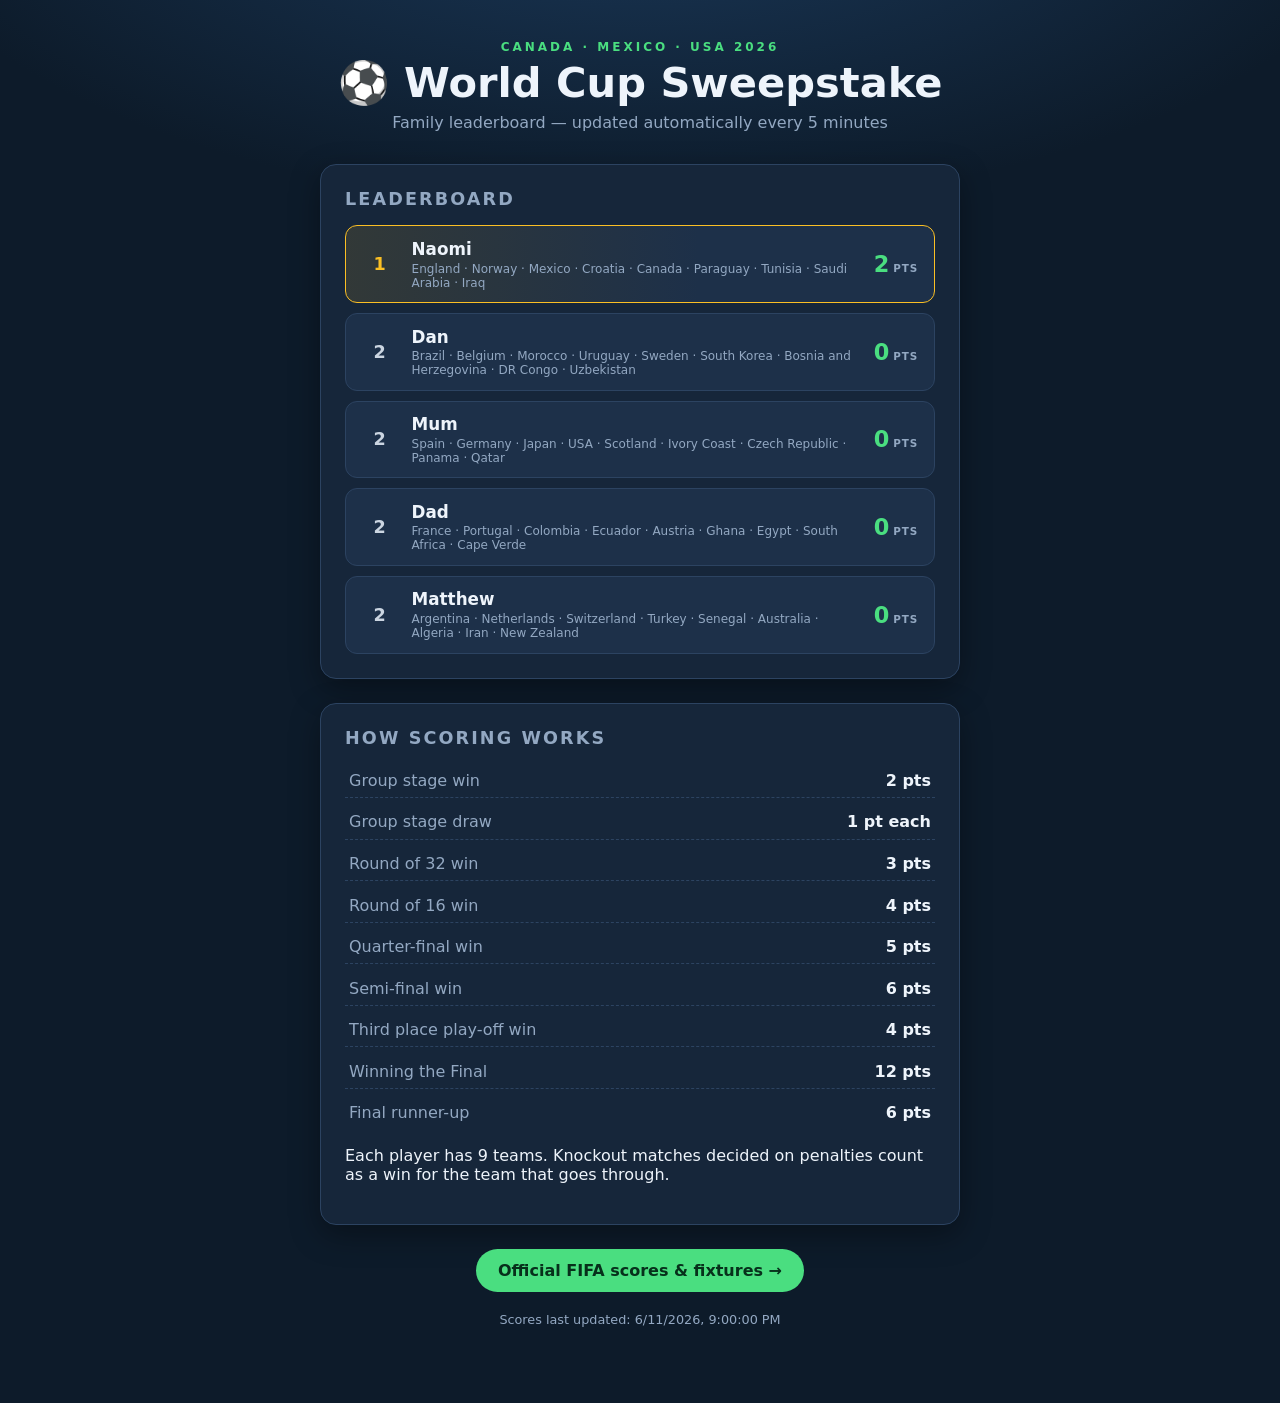
==== site/index.html @ 5d071520 "Add dockerized scraper with cron schedule and sweepstake leaderboard page" ====
<!doctype html>
<html lang="en">
  <head>
    <meta charset="utf-8" />
    <meta name="viewport" content="width=device-width, initial-scale=1" />
    <title>World Cup 2026 Sweepstake</title>
    <style>
      :root {
        --bg: #0d1b2a;
        --bg-card: #16263a;
        --bg-card-soft: #1d3049;
        --border: #2c4361;
        --text: #eef4fb;
        --text-muted: #93a8c2;
        --accent: #4ade80;
        --gold: #fbbf24;
        --silver: #cbd5e1;
        --bronze: #d59c6b;
      }

      * {
        box-sizing: border-box;
      }

      body {
        font-family: system-ui, -apple-system, "Segoe UI", sans-serif;
        background:
          radial-gradient(1100px 500px at 50% -10%, #1b3a5c 0%, transparent 70%),
          var(--bg);
        color: var(--text);
        margin: 0;
        min-height: 100vh;
        padding: 2.5rem 1rem 4rem;
      }

      main {
        max-width: 640px;
        margin: 0 auto;
      }

      header {
        text-align: center;
        margin-bottom: 2rem;
      }

      header .kicker {
        text-transform: uppercase;
        letter-spacing: 0.25em;
        font-size: 0.75rem;
        color: var(--accent);
        font-weight: 600;
      }

      h1 {
        margin: 0.35rem 0 0.5rem;
        font-size: clamp(1.8rem, 5vw, 2.6rem);
        line-height: 1.1;
      }

      header p {
        color: var(--text-muted);
        margin: 0;
      }

      .card {
        background: var(--bg-card);
        border: 1px solid var(--border);
        border-radius: 16px;
        padding: 1.5rem;
        margin-bottom: 1.5rem;
        box-shadow: 0 10px 30px rgba(0, 0, 0, 0.35);
      }

      .card h2 {
        margin: 0 0 1rem;
        font-size: 1.1rem;
        text-transform: uppercase;
        letter-spacing: 0.12em;
        color: var(--text-muted);
      }

      /* Leaderboard */
      #scores {
        display: flex;
        flex-direction: column;
        gap: 0.6rem;
      }

      .row {
        display: grid;
        grid-template-columns: 2.2rem 1fr auto;
        align-items: center;
        gap: 0.9rem;
        background: var(--bg-card-soft);
        border: 1px solid var(--border);
        border-radius: 12px;
        padding: 0.8rem 1rem;
      }

      .row .rank {
        font-weight: 800;
        font-size: 1.1rem;
        text-align: center;
        color: var(--text-muted);
      }

      .row.first .rank { color: var(--gold); }
      .row.second .rank { color: var(--silver); }
      .row.third .rank { color: var(--bronze); }

      .row.first {
        border-color: var(--gold);
        background: linear-gradient(90deg, rgba(251, 191, 36, 0.12), var(--bg-card-soft) 60%);
      }

      .row .player {
        font-weight: 600;
        font-size: 1.05rem;
      }

      .row .teams {
        display: block;
        font-size: 0.75rem;
        font-weight: 400;
        color: var(--text-muted);
        margin-top: 0.15rem;
      }

      .row .points {
        font-size: 1.4rem;
        font-weight: 800;
        font-variant-numeric: tabular-nums;
        color: var(--accent);
      }

      .row .points small {
        font-size: 0.65rem;
        font-weight: 600;
        color: var(--text-muted);
        margin-left: 0.25rem;
        text-transform: uppercase;
        letter-spacing: 0.08em;
      }

      /* Scoring rules */
      .rules {
        display: flex;
        flex-direction: column;
        gap: 0.45rem;
        margin: 0;
        padding: 0;
        list-style: none;
      }

      .rules li {
        display: flex;
        justify-content: space-between;
        align-items: baseline;
        gap: 1rem;
        padding: 0.45rem 0.25rem;
        border-bottom: 1px dashed var(--border);
        color: var(--text-muted);
      }

      .rules li:last-child {
        border-bottom: none;
      }

      .rules .pts {
        font-weight: 700;
        color: var(--text);
        white-space: nowrap;
        font-variant-numeric: tabular-nums;
      }

      .rules .note {
        font-size: 0.8rem;
        margin-top: 0.75rem;
        color: var(--text-muted);
      }

      /* Footer / links */
      .links {
        text-align: center;
      }

      .button {
        display: inline-block;
        background: var(--accent);
        color: #07301b;
        font-weight: 700;
        text-decoration: none;
        padding: 0.75rem 1.4rem;
        border-radius: 999px;
        transition: transform 0.1s ease, box-shadow 0.1s ease;
      }

      .button:hover {
        transform: translateY(-1px);
        box-shadow: 0 6px 18px rgba(74, 222, 128, 0.35);
      }

      #status {
        text-align: center;
        color: var(--text-muted);
        font-size: 0.8rem;
        margin-top: 1.25rem;
      }
    </style>
  </head>
  <body>
    <main>
      <header>
        <div class="kicker">Canada · Mexico · USA 2026</div>
        <h1>⚽ World Cup Sweepstake</h1>
        <p>Family leaderboard — updated automatically every 5 minutes</p>
      </header>

      <section class="card">
        <h2>Leaderboard</h2>
        <div id="scores"></div>
      </section>

      <section class="card">
        <h2>How scoring works</h2>
        <ul class="rules">
          <li><span>Group stage win</span><span class="pts">2 pts</span></li>
          <li><span>Group stage draw</span><span class="pts">1 pt each</span></li>
          <li><span>Round of 32 win</span><span class="pts">3 pts</span></li>
          <li><span>Round of 16 win</span><span class="pts">4 pts</span></li>
          <li><span>Quarter-final win</span><span class="pts">5 pts</span></li>
          <li><span>Semi-final win</span><span class="pts">6 pts</span></li>
          <li><span>Third place play-off win</span><span class="pts">4 pts</span></li>
          <li><span>Winning the Final</span><span class="pts">12 pts</span></li>
          <li><span>Final runner-up</span><span class="pts">6 pts</span></li>
        </ul>
        <p class="note">
          Each player has 9 teams. Knockout matches decided on penalties count
          as a win for the team that goes through.
        </p>
      </section>

      <section class="links">
        <a
          class="button"
          href="https://www.fifa.com/en/tournaments/mens/worldcup/canadamexicousa2026/scores-fixtures"
          target="_blank"
          rel="noopener"
        >
          Official FIFA scores &amp; fixtures →
        </a>
        <p id="status"></p>
      </section>
    </main>

    <script>
      const SCORES_URL = "data/scores.json";

      const PLAYER_TEAMS = {
        Dan: ["Brazil", "Belgium", "Morocco", "Uruguay", "Sweden", "South Korea", "Bosnia and Herzegovina", "DR Congo", "Uzbekistan"],
        Mum: ["Spain", "Germany", "Japan", "USA", "Scotland", "Ivory Coast", "Czech Republic", "Panama", "Qatar"],
        Dad: ["France", "Portugal", "Colombia", "Ecuador", "Austria", "Ghana", "Egypt", "South Africa", "Cape Verde"],
        Matthew: ["Argentina", "Netherlands", "Switzerland", "Turkey", "Senegal", "Australia", "Algeria", "Iran", "New Zealand"],
        Naomi: ["England", "Norway", "Mexico", "Croatia", "Canada", "Paraguay", "Tunisia", "Saudi Arabia", "Iraq"],
      };

      const RANK_CLASSES = ["first", "second", "third"];

      async function loadScores() {
        const status = document.getElementById("status");

        try {
          const response = await fetch(SCORES_URL, { cache: "no-store" });

          if (!response.ok) {
            throw new Error(`Request failed: ${response.status}`);
          }

          const data = await response.json();
          renderScores(data.scores);

          const updated = new Date(data.updated_at);
          status.textContent = `Scores last updated: ${updated.toLocaleString()}`;
        } catch (error) {
          status.textContent = `Unable to load scores: ${error.message}`;
        }
      }

      function renderScores(scores) {
        const container = document.getElementById("scores");
        container.innerHTML = "";

        const sorted = Object.entries(scores).sort(([, a], [, b]) => b - a);

        sorted.forEach(([player, points], index) => {
          // Players tied on points share the better rank.
          const rank =
            index > 0 && points === sorted[index - 1][1]
              ? container.lastChild.dataset.rank
              : index + 1;

          const row = document.createElement("div");
          row.className = "row";
          row.dataset.rank = rank;

          if (RANK_CLASSES[rank - 1]) {
            row.classList.add(RANK_CLASSES[rank - 1]);
          }

          const rankEl = document.createElement("div");
          rankEl.className = "rank";
          rankEl.textContent = rank;

          const playerEl = document.createElement("div");
          playerEl.className = "player";
          playerEl.textContent = player;

          const teams = PLAYER_TEAMS[player];
          if (teams) {
            const teamsEl = document.createElement("span");
            teamsEl.className = "teams";
            teamsEl.textContent = teams.join(" · ");
            playerEl.append(teamsEl);
          }

          const pointsEl = document.createElement("div");
          pointsEl.className = "points";
          pointsEl.textContent = points;

          const label = document.createElement("small");
          label.textContent = points === 1 ? "pt" : "pts";
          pointsEl.append(label);

          row.append(rankEl, playerEl, pointsEl);
          container.append(row);
        });
      }

      loadScores();
      setInterval(loadScores, 60_000);
    </script>
  </body>
</html>
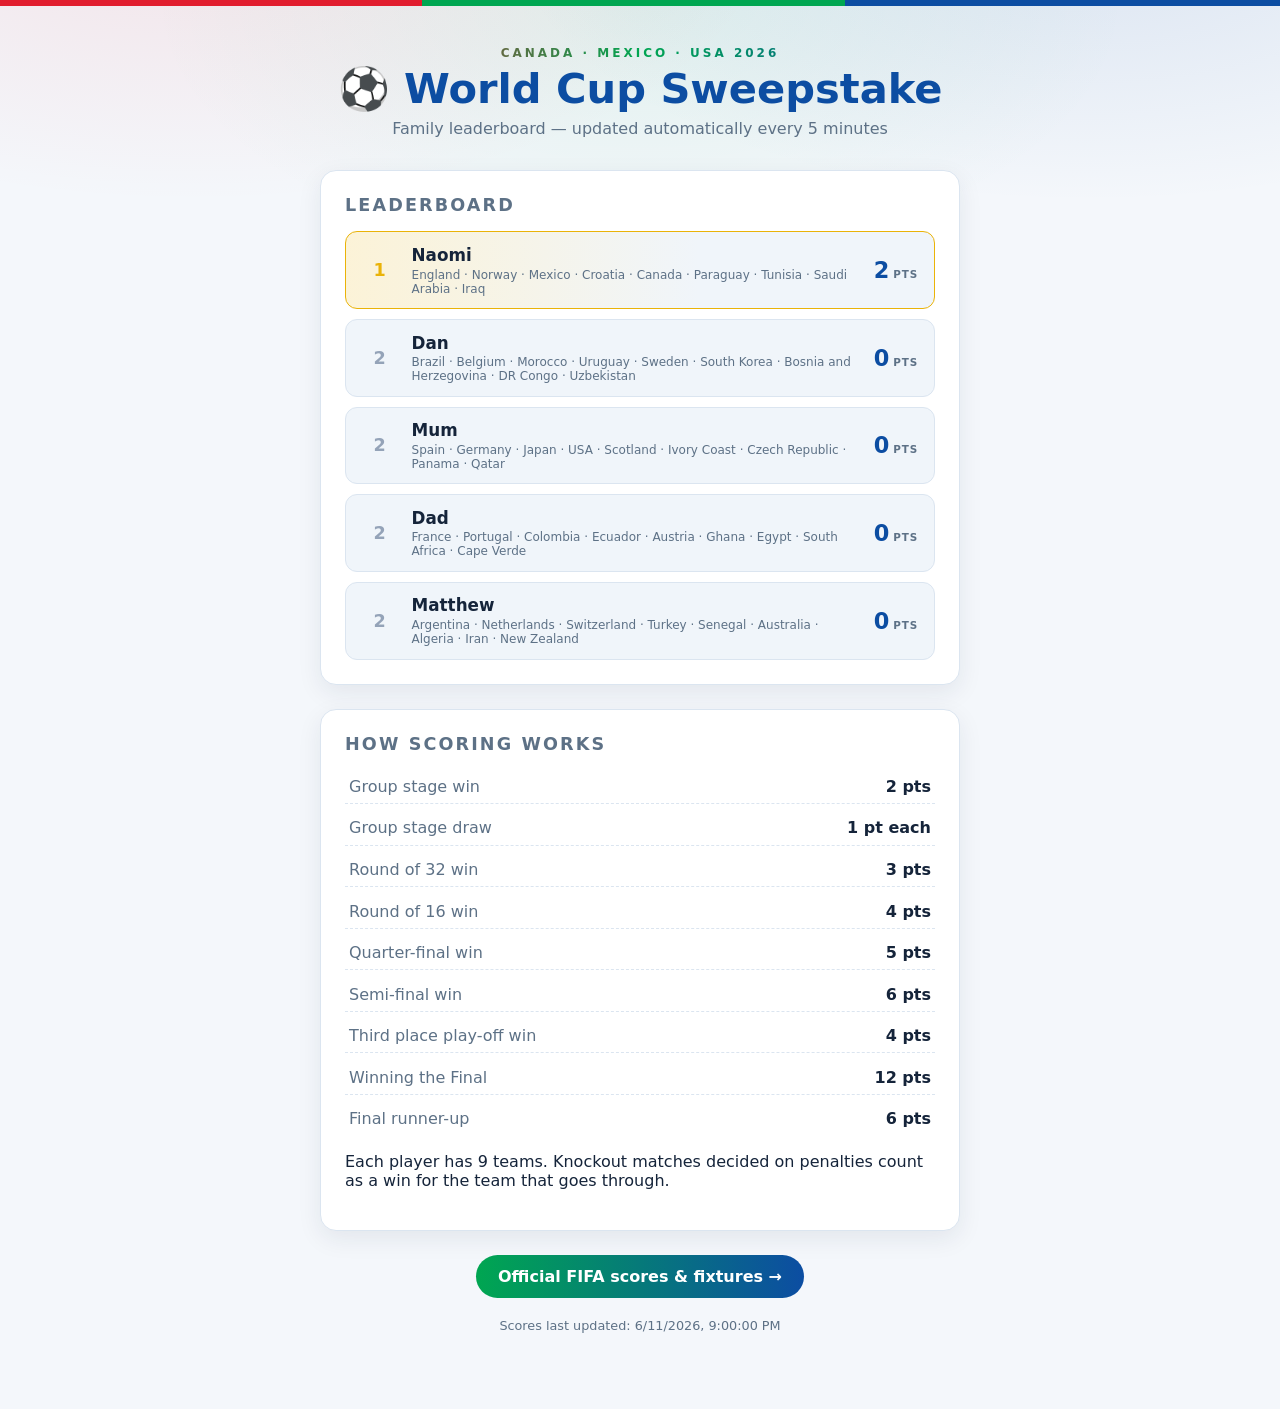
==== commit d4482893: "Updated index.html page" ====
--- a/site/index.html
+++ b/site/index.html
@@ -6,16 +6,20 @@
     <title>World Cup 2026 Sweepstake</title>
     <style>
       :root {
-        --bg: #0d1b2a;
-        --bg-card: #16263a;
-        --bg-card-soft: #1d3049;
-        --border: #2c4361;
-        --text: #eef4fb;
-        --text-muted: #93a8c2;
-        --accent: #4ade80;
-        --gold: #fbbf24;
-        --silver: #cbd5e1;
-        --bronze: #d59c6b;
+        /* FIFA 2026 host-nation trio: Canada red, Mexico green, USA blue */
+        --red: #e11d2e;
+        --green: #00a651;
+        --blue: #0c4da2;
+        --bg: #f4f7fb;
+        --bg-card: #ffffff;
+        --bg-card-soft: #f0f5fa;
+        --border: #dbe5f0;
+        --text: #15243a;
+        --text-muted: #5d7186;
+        --accent: var(--green);
+        --gold: #eab308;
+        --silver: #94a3b8;
+        --bronze: #c0833f;
       }
 
       * {
@@ -25,12 +29,16 @@
       body {
         font-family: system-ui, -apple-system, "Segoe UI", sans-serif;
         background:
-          radial-gradient(1100px 500px at 50% -10%, #1b3a5c 0%, transparent 70%),
+          radial-gradient(900px 420px at 15% -5%, rgba(225, 29, 46, 0.09), transparent 65%),
+          radial-gradient(900px 420px at 85% -5%, rgba(12, 77, 162, 0.11), transparent 65%),
+          radial-gradient(700px 380px at 50% 0%, rgba(0, 166, 81, 0.08), transparent 70%),
           var(--bg);
         color: var(--text);
         margin: 0;
         min-height: 100vh;
         padding: 2.5rem 1rem 4rem;
+        border-top: 6px solid;
+        border-image: linear-gradient(90deg, var(--red) 33%, var(--green) 33% 66%, var(--blue) 66%) 1;
       }
 
       main {
@@ -47,14 +55,18 @@
         text-transform: uppercase;
         letter-spacing: 0.25em;
         font-size: 0.75rem;
-        color: var(--accent);
-        font-weight: 600;
+        font-weight: 700;
+        background: linear-gradient(90deg, var(--red), var(--green), var(--blue));
+        -webkit-background-clip: text;
+        background-clip: text;
+        color: transparent;
       }
 
       h1 {
         margin: 0.35rem 0 0.5rem;
         font-size: clamp(1.8rem, 5vw, 2.6rem);
         line-height: 1.1;
+        color: var(--blue);
       }
 
       header p {
@@ -68,7 +80,7 @@
         border-radius: 16px;
         padding: 1.5rem;
         margin-bottom: 1.5rem;
-        box-shadow: 0 10px 30px rgba(0, 0, 0, 0.35);
+        box-shadow: 0 8px 24px rgba(21, 36, 58, 0.08);
       }
 
       .card h2 {
@@ -110,7 +122,7 @@
 
       .row.first {
         border-color: var(--gold);
-        background: linear-gradient(90deg, rgba(251, 191, 36, 0.12), var(--bg-card-soft) 60%);
+        background: linear-gradient(90deg, rgba(234, 179, 8, 0.16), var(--bg-card-soft) 60%);
       }
 
       .row .player {
@@ -130,7 +142,7 @@
         font-size: 1.4rem;
         font-weight: 800;
         font-variant-numeric: tabular-nums;
-        color: var(--accent);
+        color: var(--blue);
       }
 
       .row .points small {
@@ -186,8 +198,8 @@
 
       .button {
         display: inline-block;
-        background: var(--accent);
-        color: #07301b;
+        background: linear-gradient(90deg, var(--green), var(--blue));
+        color: #ffffff;
         font-weight: 700;
         text-decoration: none;
         padding: 0.75rem 1.4rem;
@@ -197,7 +209,7 @@
 
       .button:hover {
         transform: translateY(-1px);
-        box-shadow: 0 6px 18px rgba(74, 222, 128, 0.35);
+        box-shadow: 0 6px 18px rgba(12, 77, 162, 0.35);
       }
 
       #status {
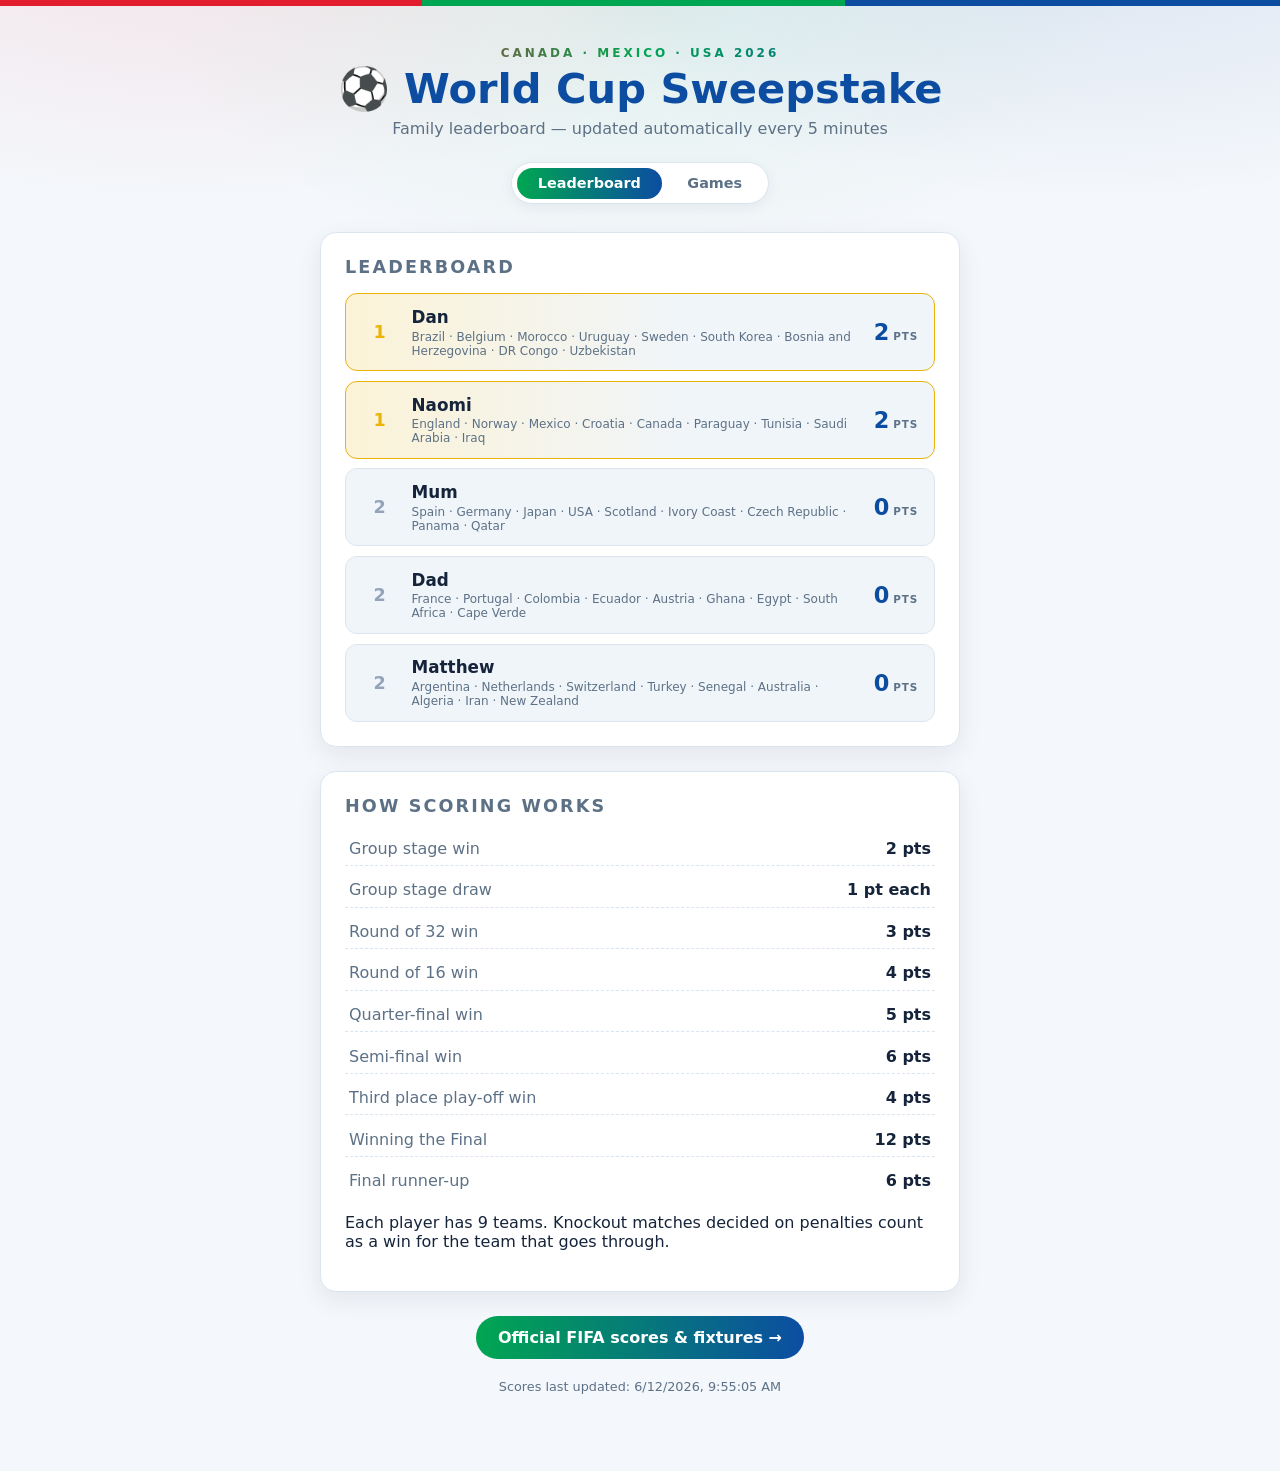
==== commit bc7bfc1c: "Add games page with fixtures and player matchups, scraped via new games.json feed" ====
--- a/site/index.html
+++ b/site/index.html
@@ -4,93 +4,8 @@
     <meta charset="utf-8" />
     <meta name="viewport" content="width=device-width, initial-scale=1" />
     <title>World Cup 2026 Sweepstake</title>
+    <link rel="stylesheet" href="styles.css" />
     <style>
-      :root {
-        /* FIFA 2026 host-nation trio: Canada red, Mexico green, USA blue */
-        --red: #e11d2e;
-        --green: #00a651;
-        --blue: #0c4da2;
-        --bg: #f4f7fb;
-        --bg-card: #ffffff;
-        --bg-card-soft: #f0f5fa;
-        --border: #dbe5f0;
-        --text: #15243a;
-        --text-muted: #5d7186;
-        --accent: var(--green);
-        --gold: #eab308;
-        --silver: #94a3b8;
-        --bronze: #c0833f;
-      }
-
-      * {
-        box-sizing: border-box;
-      }
-
-      body {
-        font-family: system-ui, -apple-system, "Segoe UI", sans-serif;
-        background:
-          radial-gradient(900px 420px at 15% -5%, rgba(225, 29, 46, 0.09), transparent 65%),
-          radial-gradient(900px 420px at 85% -5%, rgba(12, 77, 162, 0.11), transparent 65%),
-          radial-gradient(700px 380px at 50% 0%, rgba(0, 166, 81, 0.08), transparent 70%),
-          var(--bg);
-        color: var(--text);
-        margin: 0;
-        min-height: 100vh;
-        padding: 2.5rem 1rem 4rem;
-        border-top: 6px solid;
-        border-image: linear-gradient(90deg, var(--red) 33%, var(--green) 33% 66%, var(--blue) 66%) 1;
-      }
-
-      main {
-        max-width: 640px;
-        margin: 0 auto;
-      }
-
-      header {
-        text-align: center;
-        margin-bottom: 2rem;
-      }
-
-      header .kicker {
-        text-transform: uppercase;
-        letter-spacing: 0.25em;
-        font-size: 0.75rem;
-        font-weight: 700;
-        background: linear-gradient(90deg, var(--red), var(--green), var(--blue));
-        -webkit-background-clip: text;
-        background-clip: text;
-        color: transparent;
-      }
-
-      h1 {
-        margin: 0.35rem 0 0.5rem;
-        font-size: clamp(1.8rem, 5vw, 2.6rem);
-        line-height: 1.1;
-        color: var(--blue);
-      }
-
-      header p {
-        color: var(--text-muted);
-        margin: 0;
-      }
-
-      .card {
-        background: var(--bg-card);
-        border: 1px solid var(--border);
-        border-radius: 16px;
-        padding: 1.5rem;
-        margin-bottom: 1.5rem;
-        box-shadow: 0 8px 24px rgba(21, 36, 58, 0.08);
-      }
-
-      .card h2 {
-        margin: 0 0 1rem;
-        font-size: 1.1rem;
-        text-transform: uppercase;
-        letter-spacing: 0.12em;
-        color: var(--text-muted);
-      }
-
       /* Leaderboard */
       #scores {
         display: flex;
@@ -190,34 +105,6 @@
         margin-top: 0.75rem;
         color: var(--text-muted);
       }
-
-      /* Footer / links */
-      .links {
-        text-align: center;
-      }
-
-      .button {
-        display: inline-block;
-        background: linear-gradient(90deg, var(--green), var(--blue));
-        color: #ffffff;
-        font-weight: 700;
-        text-decoration: none;
-        padding: 0.75rem 1.4rem;
-        border-radius: 999px;
-        transition: transform 0.1s ease, box-shadow 0.1s ease;
-      }
-
-      .button:hover {
-        transform: translateY(-1px);
-        box-shadow: 0 6px 18px rgba(12, 77, 162, 0.35);
-      }
-
-      #status {
-        text-align: center;
-        color: var(--text-muted);
-        font-size: 0.8rem;
-        margin-top: 1.25rem;
-      }
     </style>
   </head>
   <body>
@@ -227,6 +114,11 @@
         <h1>⚽ World Cup Sweepstake</h1>
         <p>Family leaderboard — updated automatically every 5 minutes</p>
       </header>
+
+      <nav class="tabs">
+        <a class="tab active" href="index.html">Leaderboard</a>
+        <a class="tab" href="games.html">Games</a>
+      </nav>
 
       <section class="card">
         <h2>Leaderboard</h2>
@@ -304,16 +196,19 @@
 
         const sorted = Object.entries(scores).sort(([, a], [, b]) => b - a);
 
-        sorted.forEach(([player, points], index) => {
-          // Players tied on points share the better rank.
-          const rank =
-            index > 0 && points === sorted[index - 1][1]
-              ? container.lastChild.dataset.rank
-              : index + 1;
+        // Dense ranking: tied players share a rank and the next score down
+        // takes the following rank (2, 2, 0 -> 1, 1, 2).
+        let rank = 0;
+        let previousPoints = null;
+
+        sorted.forEach(([player, points]) => {
+          if (points !== previousPoints) {
+            rank += 1;
+            previousPoints = points;
+          }
 
           const row = document.createElement("div");
           row.className = "row";
-          row.dataset.rank = rank;
 
           if (RANK_CLASSES[rank - 1]) {
             row.classList.add(RANK_CLASSES[rank - 1]);
--- a/site/styles.css
+++ b/site/styles.css
@@ -0,0 +1,145 @@
+:root {
+  /* FIFA 2026 host-nation trio: Canada red, Mexico green, USA blue */
+  --red: #e11d2e;
+  --green: #00a651;
+  --blue: #0c4da2;
+  --bg: #f4f7fb;
+  --bg-card: #ffffff;
+  --bg-card-soft: #f0f5fa;
+  --border: #dbe5f0;
+  --text: #15243a;
+  --text-muted: #5d7186;
+  --accent: var(--green);
+  --gold: #eab308;
+  --silver: #94a3b8;
+  --bronze: #c0833f;
+}
+
+* {
+  box-sizing: border-box;
+}
+
+body {
+  font-family: system-ui, -apple-system, "Segoe UI", sans-serif;
+  background:
+    radial-gradient(900px 420px at 15% -5%, rgba(225, 29, 46, 0.09), transparent 65%),
+    radial-gradient(900px 420px at 85% -5%, rgba(12, 77, 162, 0.11), transparent 65%),
+    radial-gradient(700px 380px at 50% 0%, rgba(0, 166, 81, 0.08), transparent 70%),
+    var(--bg);
+  color: var(--text);
+  margin: 0;
+  min-height: 100vh;
+  padding: 2.5rem 1rem 4rem;
+  border-top: 6px solid;
+  border-image: linear-gradient(90deg, var(--red) 33%, var(--green) 33% 66%, var(--blue) 66%) 1;
+}
+
+main {
+  max-width: 640px;
+  margin: 0 auto;
+}
+
+header {
+  text-align: center;
+  margin-bottom: 1.5rem;
+}
+
+header .kicker {
+  text-transform: uppercase;
+  letter-spacing: 0.25em;
+  font-size: 0.75rem;
+  font-weight: 700;
+  background: linear-gradient(90deg, var(--red), var(--green), var(--blue));
+  -webkit-background-clip: text;
+  background-clip: text;
+  color: transparent;
+}
+
+h1 {
+  margin: 0.35rem 0 0.5rem;
+  font-size: clamp(1.8rem, 5vw, 2.6rem);
+  line-height: 1.1;
+  color: var(--blue);
+}
+
+header p {
+  color: var(--text-muted);
+  margin: 0;
+}
+
+/* Tab navigation */
+.tabs {
+  display: flex;
+  justify-content: center;
+  gap: 0.3rem;
+  width: fit-content;
+  margin: 0 auto 1.75rem;
+  background: var(--bg-card);
+  border: 1px solid var(--border);
+  border-radius: 999px;
+  padding: 0.3rem;
+  box-shadow: 0 4px 14px rgba(21, 36, 58, 0.06);
+}
+
+.tab {
+  padding: 0.45rem 1.3rem;
+  border-radius: 999px;
+  text-decoration: none;
+  color: var(--text-muted);
+  font-weight: 600;
+  font-size: 0.9rem;
+}
+
+.tab:not(.active):hover {
+  color: var(--text);
+}
+
+.tab.active {
+  background: linear-gradient(90deg, var(--green), var(--blue));
+  color: #ffffff;
+}
+
+.card {
+  background: var(--bg-card);
+  border: 1px solid var(--border);
+  border-radius: 16px;
+  padding: 1.5rem;
+  margin-bottom: 1.5rem;
+  box-shadow: 0 8px 24px rgba(21, 36, 58, 0.08);
+}
+
+.card h2 {
+  margin: 0 0 1rem;
+  font-size: 1.1rem;
+  text-transform: uppercase;
+  letter-spacing: 0.12em;
+  color: var(--text-muted);
+}
+
+/* Footer / links */
+.links {
+  text-align: center;
+}
+
+.button {
+  display: inline-block;
+  background: linear-gradient(90deg, var(--green), var(--blue));
+  color: #ffffff;
+  font-weight: 700;
+  text-decoration: none;
+  padding: 0.75rem 1.4rem;
+  border-radius: 999px;
+  transition: transform 0.1s ease, box-shadow 0.1s ease;
+}
+
+.button:hover {
+  transform: translateY(-1px);
+  box-shadow: 0 6px 18px rgba(12, 77, 162, 0.35);
+}
+
+#status {
+  text-align: center;
+  color: var(--text-muted);
+  font-size: 0.8rem;
+  margin-top: 1.25rem;
+}
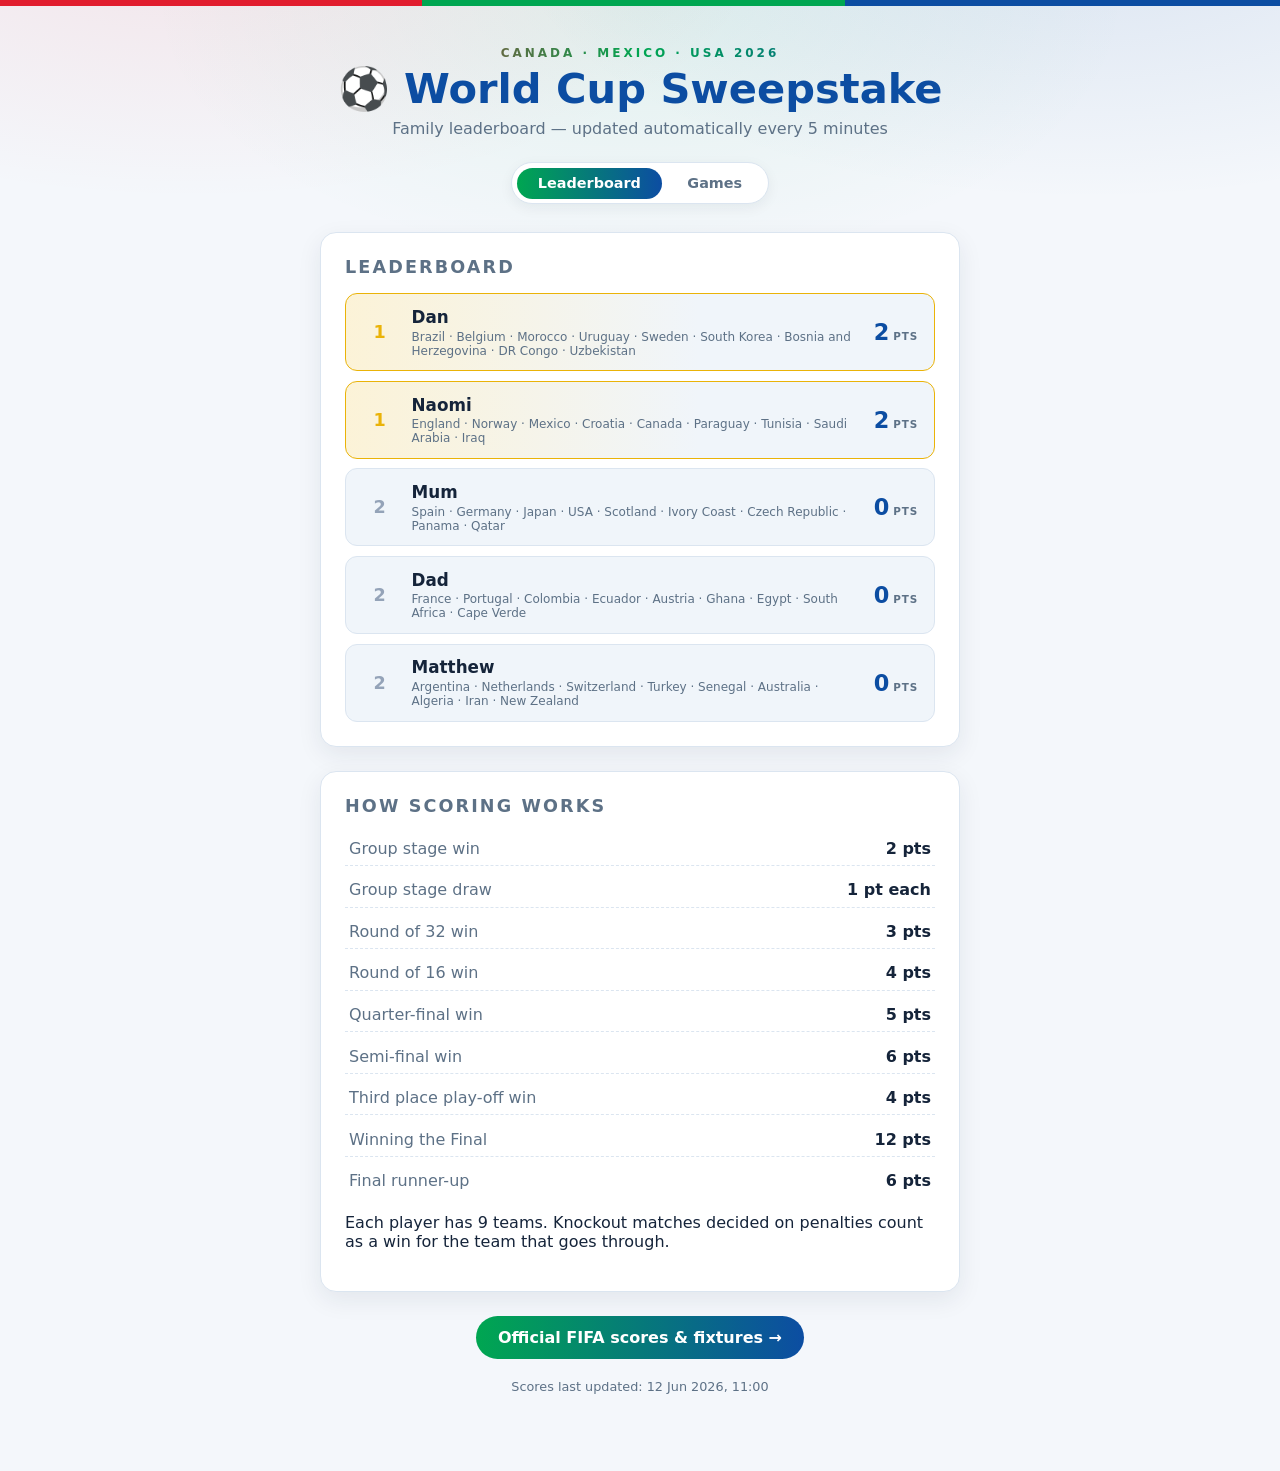
==== commit c1802f03: "London Time; HF bug" ====
--- a/site/index.html
+++ b/site/index.html
@@ -170,6 +170,14 @@
 
       const RANK_CLASSES = ["first", "second", "third"];
 
+      function formatLondonTime(date) {
+        return date.toLocaleString("en-GB", {
+          timeZone: "Europe/London",
+          dateStyle: "medium",
+          timeStyle: "short",
+        });
+      }
+
       async function loadScores() {
         const status = document.getElementById("status");
 
@@ -184,7 +192,7 @@
           renderScores(data.scores);
 
           const updated = new Date(data.updated_at);
-          status.textContent = `Scores last updated: ${updated.toLocaleString()}`;
+          status.textContent = `Scores last updated: ${formatLondonTime(updated)}`;
         } catch (error) {
           status.textContent = `Unable to load scores: ${error.message}`;
         }
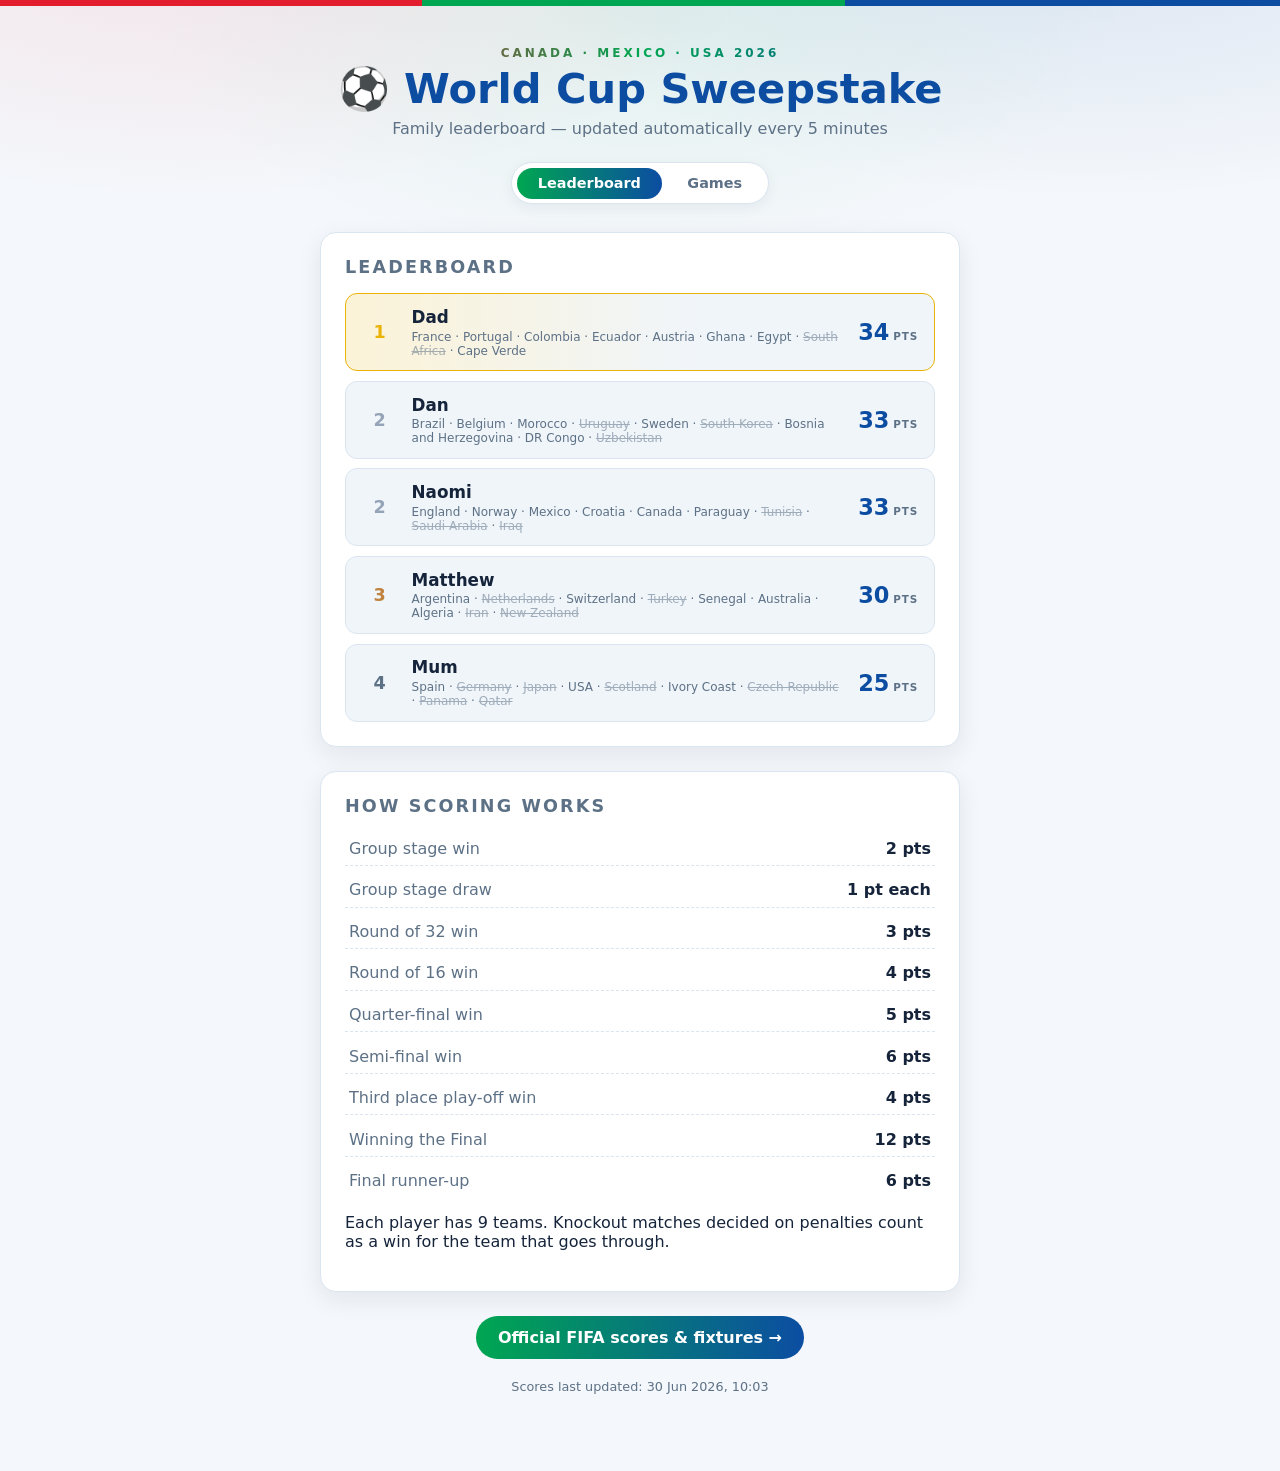
==== commit b5aba385: "Add elimanted teams; Capture penalties" ====
--- a/site/index.html
+++ b/site/index.html
@@ -51,6 +51,11 @@
         font-weight: 400;
         color: var(--text-muted);
         margin-top: 0.15rem;
+      }
+
+      .row .teams .out {
+        text-decoration: line-through;
+        opacity: 0.55;
       }
 
       .row .points {
@@ -189,7 +194,7 @@
           }
 
           const data = await response.json();
-          renderScores(data.scores);
+          renderScores(data.scores, data.eliminated || []);
 
           const updated = new Date(data.updated_at);
           status.textContent = `Scores last updated: ${formatLondonTime(updated)}`;
@@ -198,9 +203,11 @@
         }
       }
 
-      function renderScores(scores) {
+      function renderScores(scores, eliminated) {
         const container = document.getElementById("scores");
         container.innerHTML = "";
+
+        const eliminatedSet = new Set(eliminated);
 
         const sorted = Object.entries(scores).sort(([, a], [, b]) => b - a);
 
@@ -234,7 +241,20 @@
           if (teams) {
             const teamsEl = document.createElement("span");
             teamsEl.className = "teams";
-            teamsEl.textContent = teams.join(" · ");
+
+            teams.forEach((team, index) => {
+              const teamEl = document.createElement("span");
+              if (eliminatedSet.has(team)) {
+                teamEl.className = "out";
+              }
+              teamEl.textContent = team;
+              teamsEl.append(teamEl);
+
+              if (index < teams.length - 1) {
+                teamsEl.append(document.createTextNode(" · "));
+              }
+            });
+
             playerEl.append(teamsEl);
           }
 
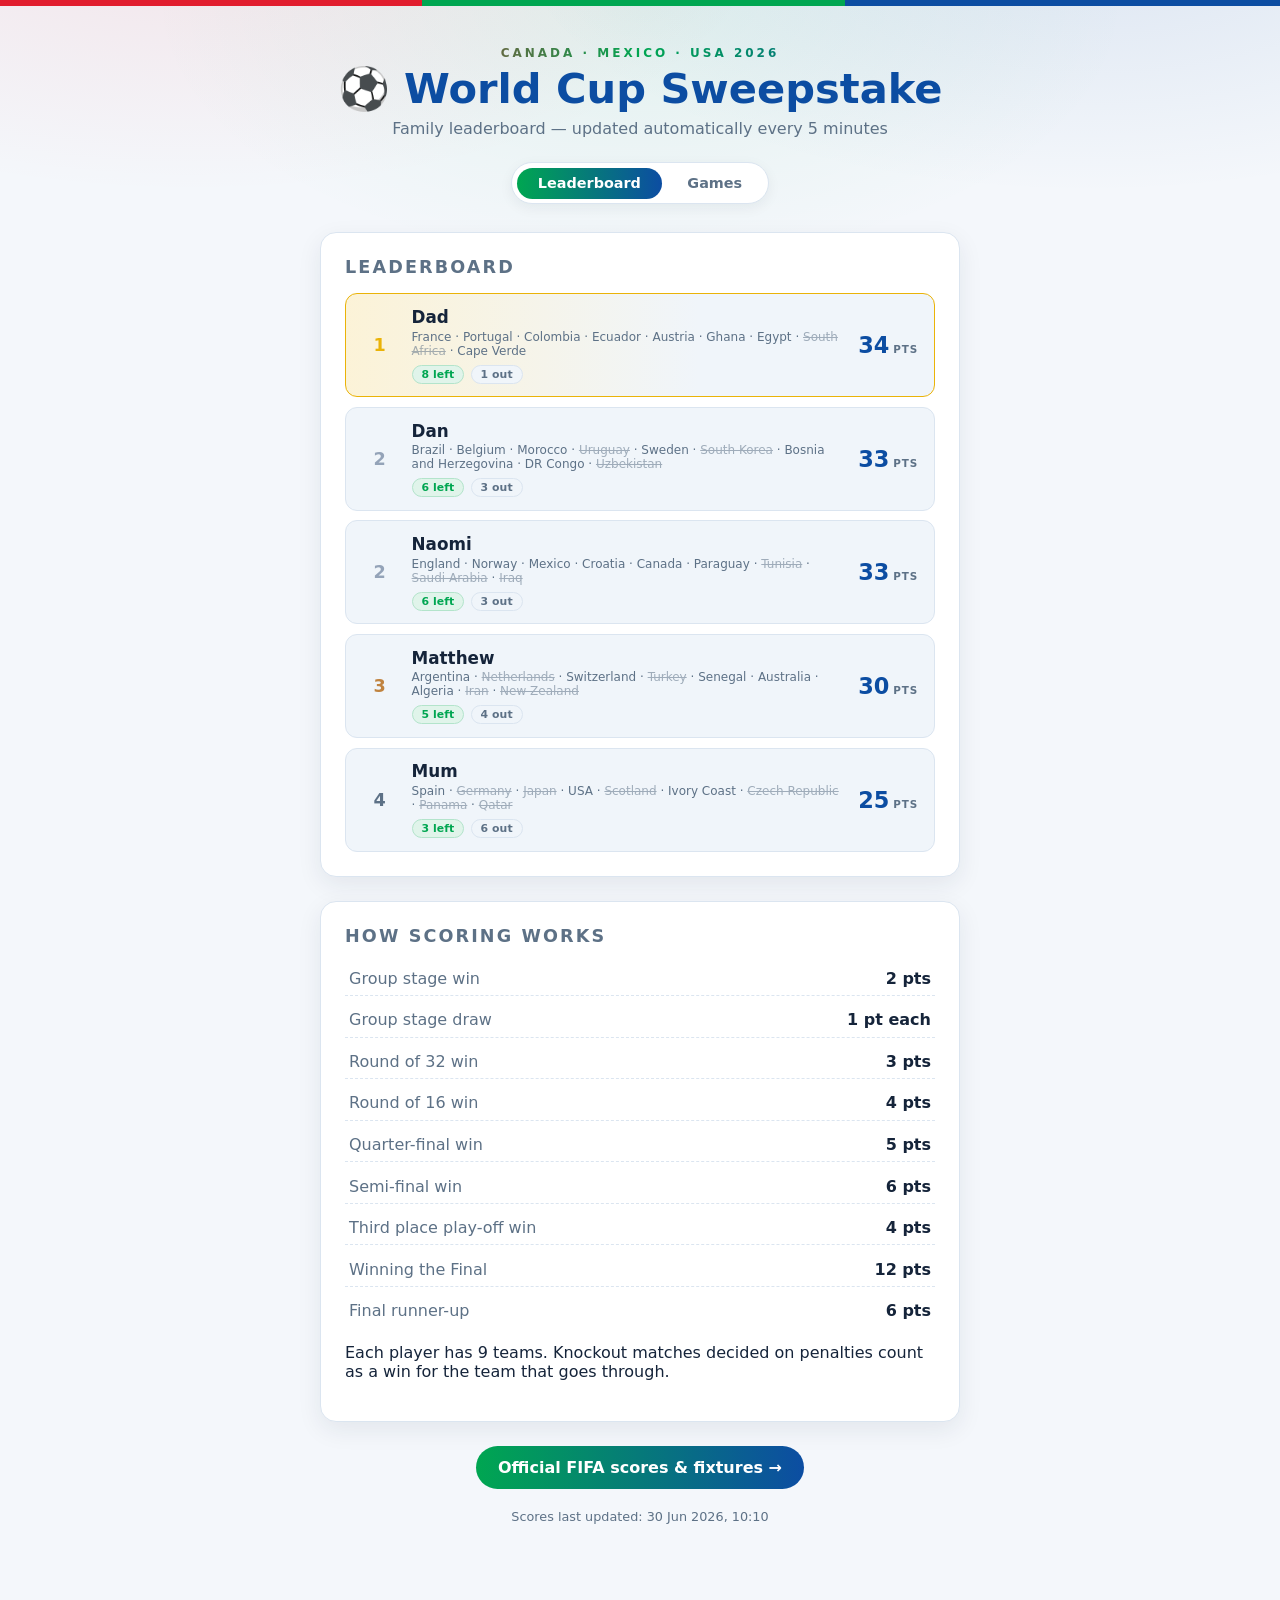
==== commit 6399073b: "Add who's in and out for each player's teams" ====
--- a/site/index.html
+++ b/site/index.html
@@ -56,6 +56,36 @@
       .row .teams .out {
         text-decoration: line-through;
         opacity: 0.55;
+      }
+
+      .row .standing {
+        display: flex;
+        gap: 0.4rem;
+        margin-top: 0.45rem;
+      }
+
+      .row .standing .pill {
+        font-size: 0.68rem;
+        font-weight: 700;
+        border-radius: 999px;
+        padding: 0.12rem 0.55rem;
+        letter-spacing: 0.01em;
+      }
+
+      .row .standing .pill b {
+        font-variant-numeric: tabular-nums;
+      }
+
+      .row .standing .pill.left {
+        color: var(--green);
+        background: color-mix(in srgb, var(--green) 12%, #ffffff);
+        border: 1px solid color-mix(in srgb, var(--green) 30%, #ffffff);
+      }
+
+      .row .standing .pill.out {
+        color: var(--text-muted);
+        background: var(--bg-card-soft);
+        border: 1px solid var(--border);
       }
 
       .row .points {
@@ -203,6 +233,17 @@
         }
       }
 
+      function makePill(variant, count, label) {
+        const pill = document.createElement("span");
+        pill.className = `pill ${variant}`;
+
+        const number = document.createElement("b");
+        number.textContent = count;
+
+        pill.append(number, document.createTextNode(` ${label}`));
+        return pill;
+      }
+
       function renderScores(scores, eliminated) {
         const container = document.getElementById("scores");
         container.innerHTML = "";
@@ -256,6 +297,17 @@
             });
 
             playerEl.append(teamsEl);
+
+            const outCount = teams.filter((team) => eliminatedSet.has(team)).length;
+            const leftCount = teams.length - outCount;
+
+            const standing = document.createElement("div");
+            standing.className = "standing";
+            standing.append(
+              makePill("left", leftCount, "left"),
+              makePill("out", outCount, "out")
+            );
+            playerEl.append(standing);
           }
 
           const pointsEl = document.createElement("div");
